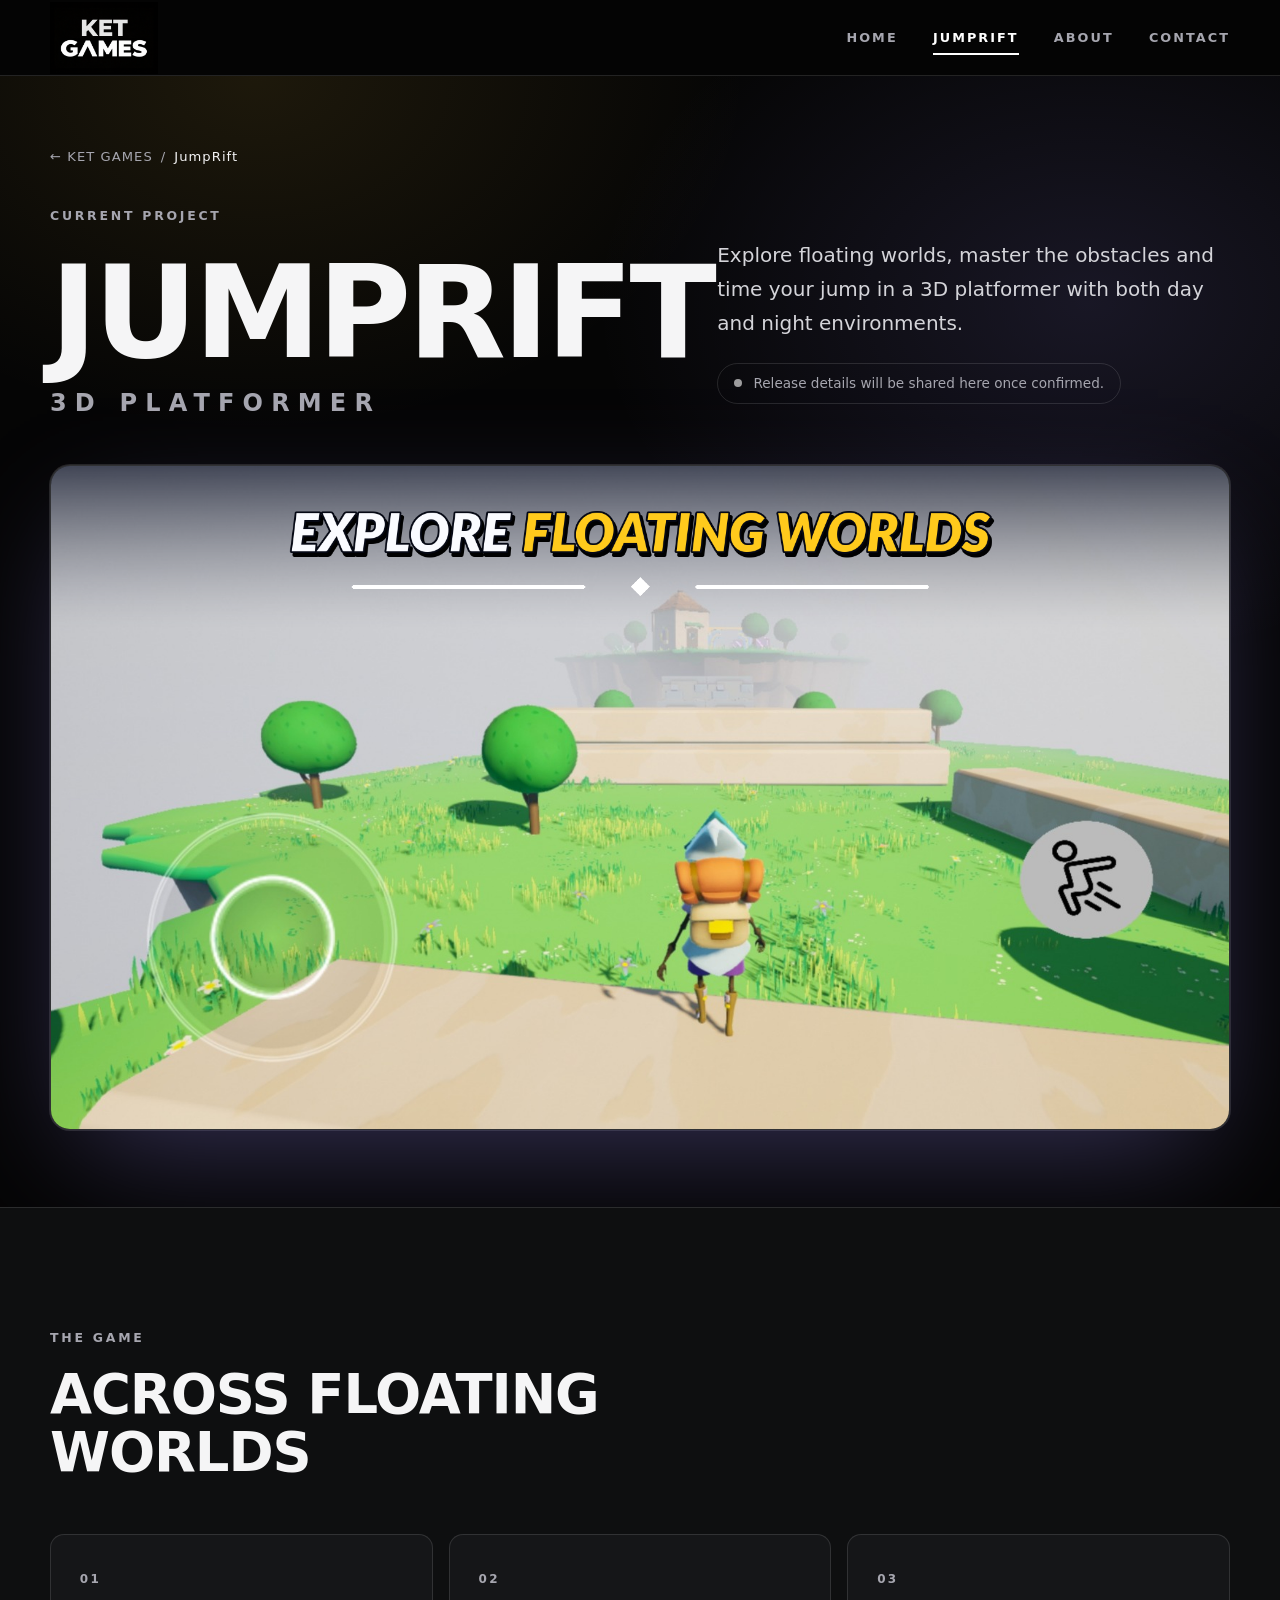
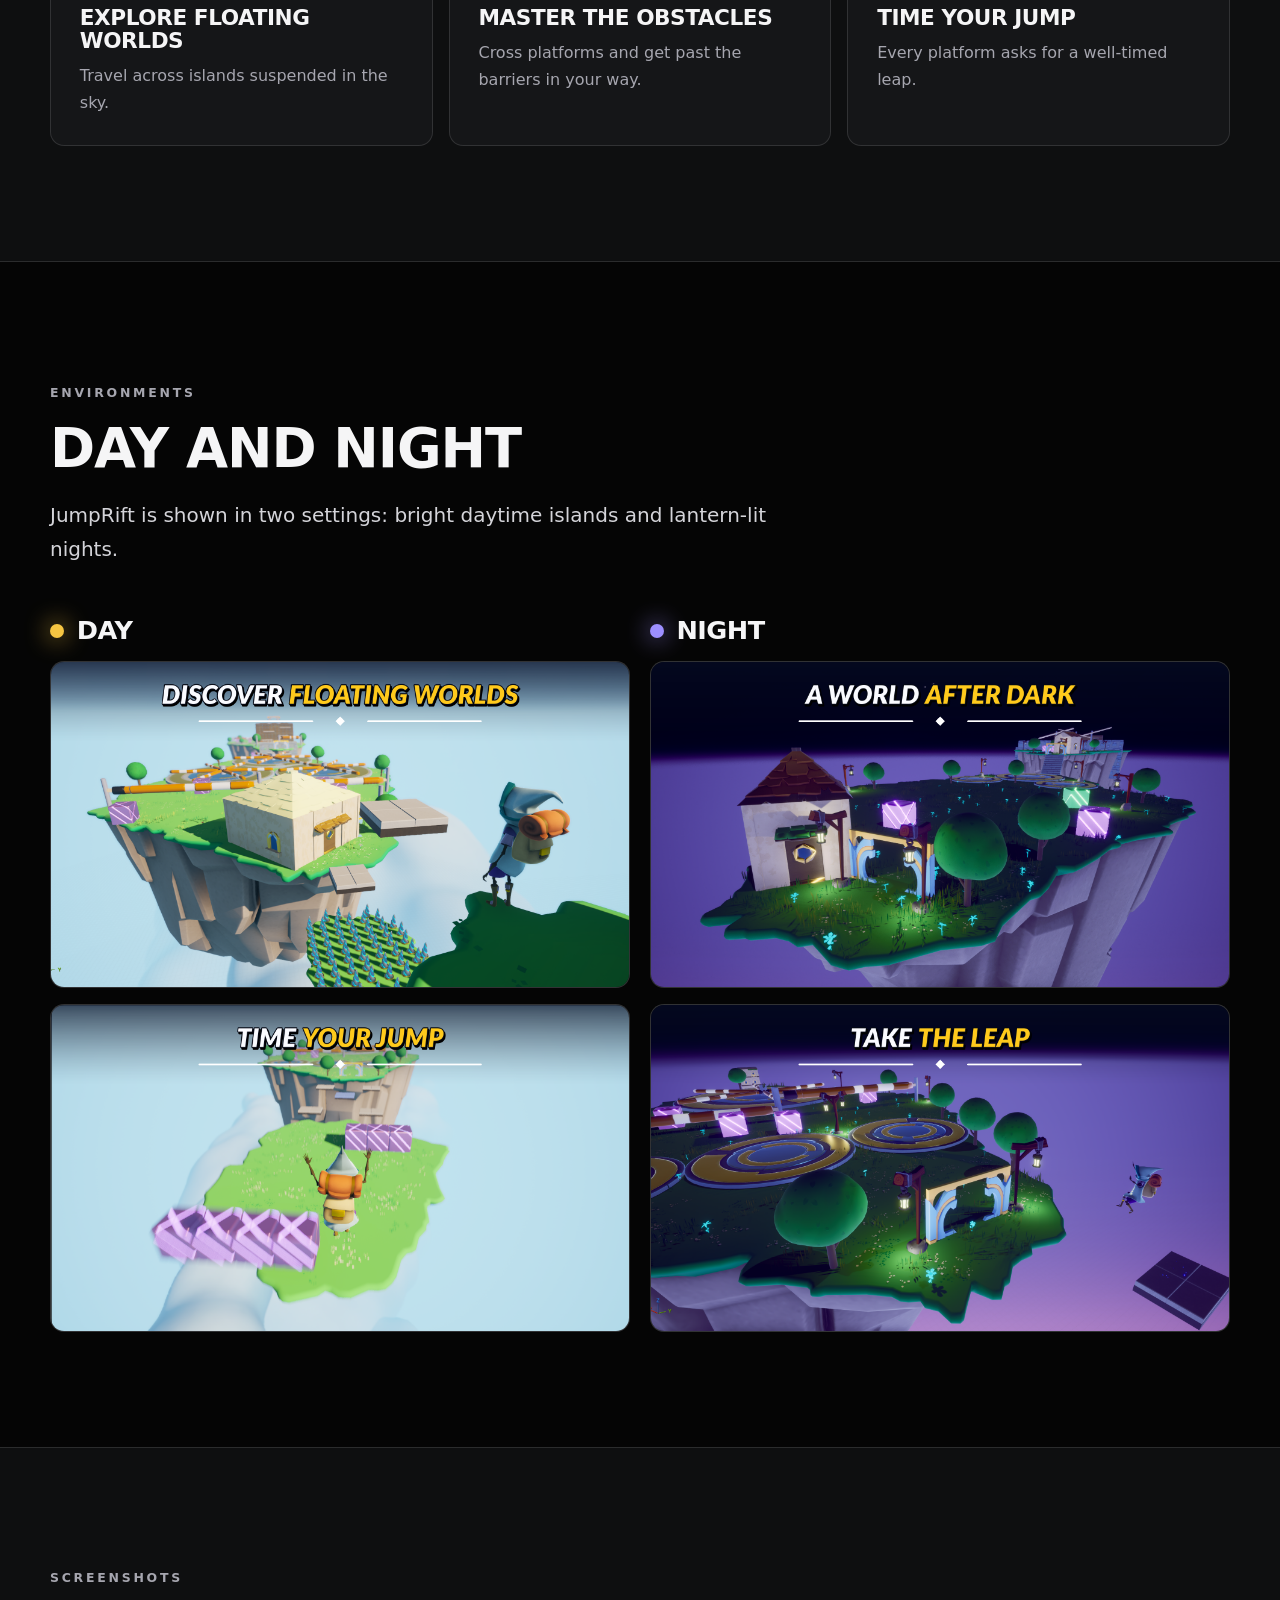
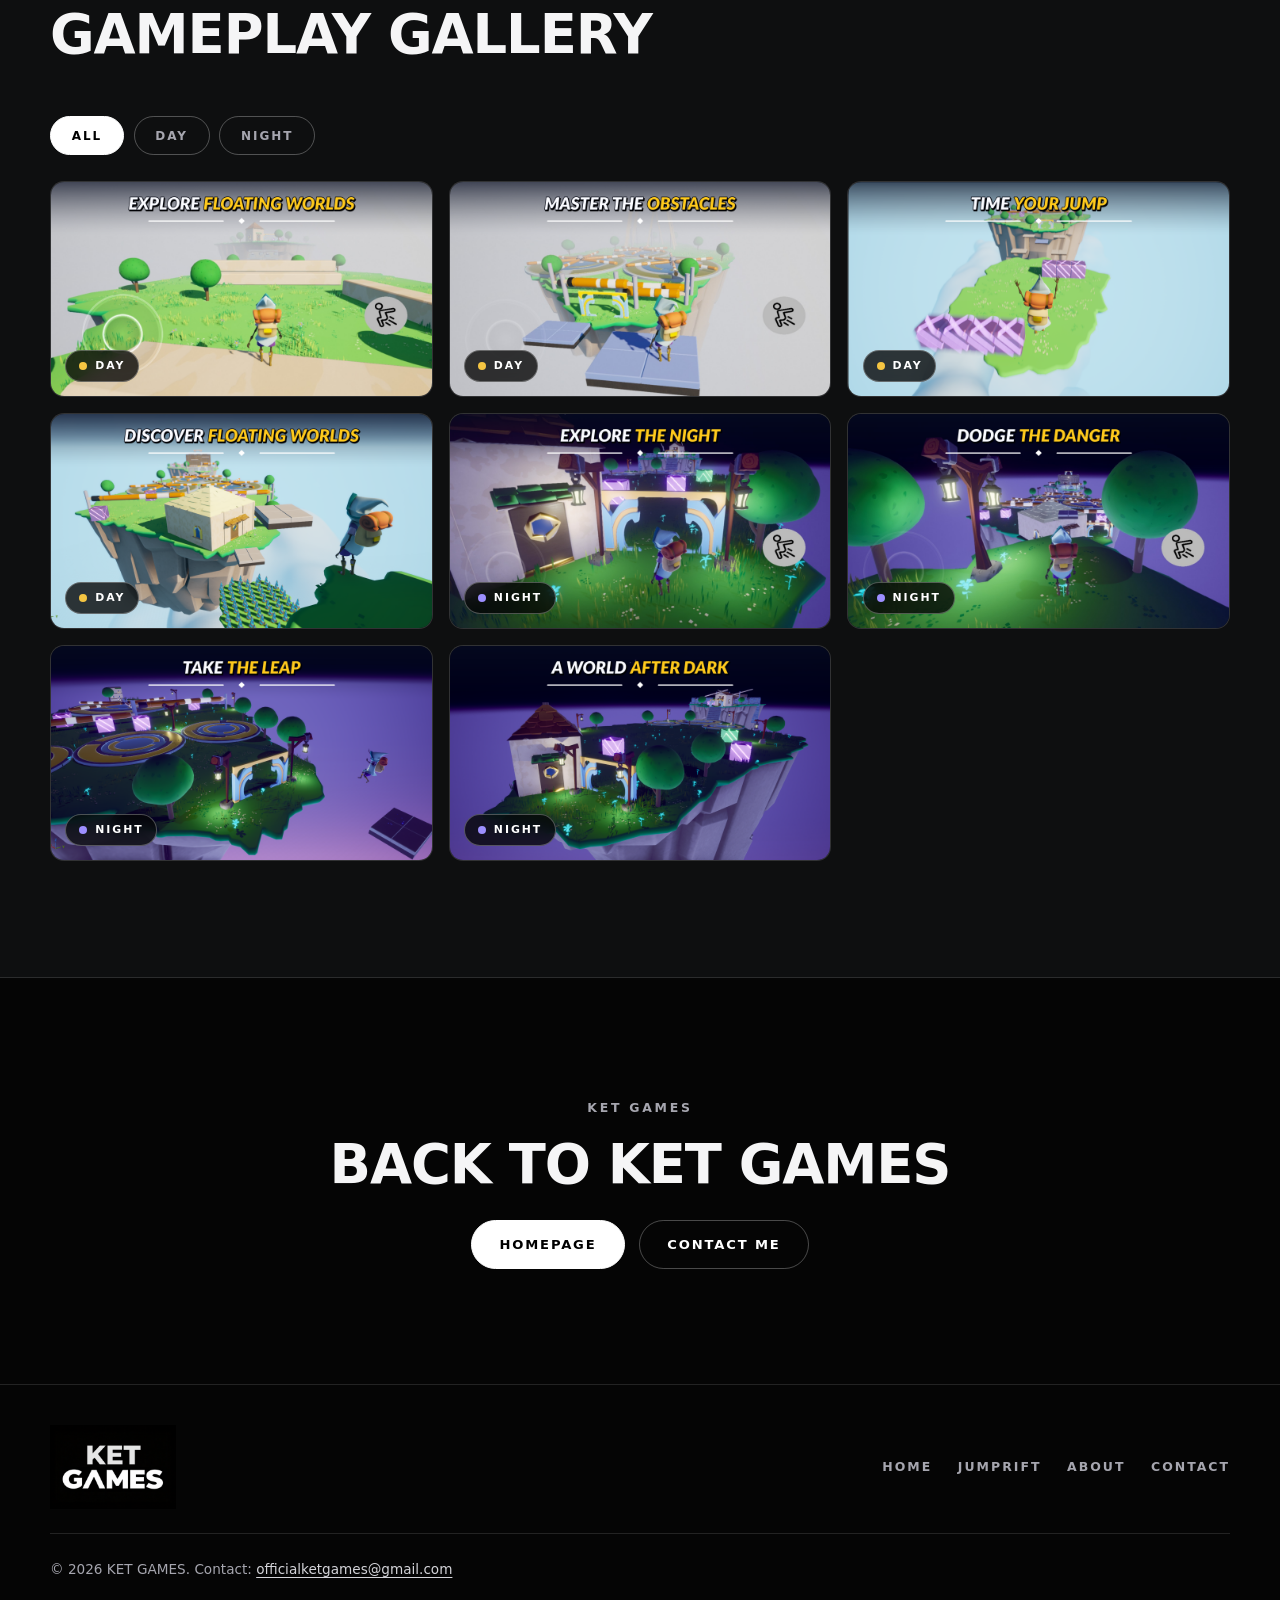
==== games/jumprift/index.html @ 108ee645 "Initial KET GAMES website" ====
<!DOCTYPE html>
<html lang="en" class="no-js">
<head>
  <meta charset="utf-8">
  <meta name="viewport" content="width=device-width, initial-scale=1">
  <script>document.documentElement.className = "js";</script>

  <title>JumpRift: 3D Platformer | KET GAMES</title>
  <meta name="description" content="JumpRift: 3D Platformer is my current project, shared on KET GAMES. Explore floating worlds, master the obstacles and time your jump across day and night environments.">
  <meta name="theme-color" content="#050505">
  <meta name="color-scheme" content="dark">
  <link rel="canonical" href="https://ket-games.github.io/games/jumprift/">
  <link rel="icon" type="image/svg+xml" href="../../assets/brand/favicon.svg">

  <meta property="og:type" content="website">
  <meta property="og:site_name" content="KET GAMES">
  <meta property="og:title" content="JumpRift: 3D Platformer | KET GAMES">
  <meta property="og:description" content="My current project. Explore floating worlds across day and night environments.">
  <meta property="og:url" content="https://ket-games.github.io/games/jumprift/">
  <meta property="og:image" content="https://ket-games.github.io/assets/jumprift/store-screenshots/06_JumpRift_Day_Discover_Floating_Worlds.png">
  <meta property="og:image:width" content="1920">
  <meta property="og:image:height" content="1080">
  <meta property="og:image:alt" content="JumpRift gameplay: a floating island with a small stone building and striped obstacle bars">
  <meta name="twitter:card" content="summary_large_image">
  <meta name="twitter:title" content="JumpRift: 3D Platformer | KET GAMES">
  <meta name="twitter:description" content="My current project. Explore floating worlds across day and night environments.">
  <meta name="twitter:image" content="https://ket-games.github.io/assets/jumprift/store-screenshots/06_JumpRift_Day_Discover_Floating_Worlds.png">

  <link rel="stylesheet" href="../../assets/css/style.css">
  <script src="../../assets/js/main.js" defer></script>
</head>
<body>
  <a class="skip-link" href="#main">Skip to main content</a>

  <header class="site-header">
    <div class="container">
      <a class="brand" href="../../index.html" aria-label="KET GAMES - back to the homepage">
        <img src="../../assets/brand/ket-games-master-logo.png" width="1344" height="896" alt="KET GAMES">
      </a>
      <button class="nav-toggle" type="button" aria-controls="site-nav" aria-expanded="false" aria-label="Open menu">
        <span class="bars" aria-hidden="true"></span>
      </button>
      <nav class="site-nav" id="site-nav" aria-label="Main">
        <a href="../../index.html">Home</a>
        <a href="index.html" aria-current="page">JumpRift</a>
        <a href="../../index.html#about">About</a>
        <a href="../../index.html#contact">Contact</a>
      </nav>
    </div>
  </header>

  <main id="main">

    <!-- Hero -->
    <section class="game-hero" aria-labelledby="game-title">
      <div class="container">
        <p class="breadcrumb"><a href="../../index.html">&larr; KET GAMES</a><span aria-hidden="true">/</span>JumpRift</p>

        <div class="game-hero-top" style="margin-top:2rem">
          <div class="reveal">
            <span class="eyebrow">Current project</span>
            <h1 class="game-title" id="game-title">JumpRift<span class="game-subtitle">3D Platformer</span></h1>
          </div>
          <div class="reveal">
            <p class="lead">Explore floating worlds, master the obstacles and time your jump in a 3D platformer with both day and night environments.</p>
            <p class="status-note">Release details will be shared here once confirmed.</p>
          </div>
        </div>

        <figure class="shot hero-shot reveal">
          <img src="../../assets/jumprift/store-screenshots/01_JumpRift_Day_Explore_Floating_Worlds.png" width="1920" height="1080" decoding="async" fetchpriority="high"
               alt="JumpRift daytime gameplay: the backpack-wearing character stands on a grassy floating island with a hazy island in the distance. On-screen touch controls are visible.">
        </figure>
      </div>
    </section>

    <!-- Highlights -->
    <section class="section section--charcoal" aria-labelledby="highlights-title">
      <div class="container">
        <div class="section-head reveal">
          <span class="eyebrow">The game</span>
          <h2 class="section-title" id="highlights-title">Across floating worlds</h2>
        </div>
        <div class="pillars">
          <article class="pillar reveal">
            <span class="num">01</span>
            <h3>Explore floating worlds</h3>
            <p>Travel across islands suspended in the sky.</p>
          </article>
          <article class="pillar reveal">
            <span class="num">02</span>
            <h3>Master the obstacles</h3>
            <p>Cross platforms and get past the barriers in your way.</p>
          </article>
          <article class="pillar reveal">
            <span class="num">03</span>
            <h3>Time your jump</h3>
            <p>Every platform asks for a well-timed leap.</p>
          </article>
        </div>
      </div>
    </section>

    <!-- Day and Night -->
    <section class="section" id="day-night" aria-labelledby="daynight-title">
      <div class="container">
        <div class="section-head reveal">
          <span class="eyebrow">Environments</span>
          <h2 class="section-title" id="daynight-title">Day and night</h2>
          <p class="lead" style="margin-top:1.2rem">JumpRift is shown in two settings: bright daytime islands and lantern-lit nights.</p>
        </div>
        <div class="env-grid">
          <div class="env env--day reveal">
            <h3>Day</h3>
            <figure class="shot">
              <img src="../../assets/jumprift/store-screenshots/06_JumpRift_Day_Discover_Floating_Worlds.png" width="1920" height="1080" decoding="async"
                   alt="JumpRift daytime: a floating rocky island holding a small stone building and striped obstacle bars, with the character standing on a nearby grassy ledge.">
            </figure>
            <figure class="shot">
              <img src="../../assets/jumprift/store-screenshots/05_JumpRift_Day_Time_Your_Jump.png" width="1920" height="1080" decoding="async"
                   alt="JumpRift daytime: the character raises both arms on a small grassy platform among clouds, with purple blocks nearby and another island above.">
            </figure>
          </div>
          <div class="env env--night reveal">
            <h3>Night</h3>
            <figure class="shot">
              <img src="../../assets/jumprift/store-screenshots/08_JumpRift_Night_A_World_After_Dark.png" width="1920" height="1080" decoding="async"
                   alt="JumpRift night: a floating island with a small house, a lantern-lit gate, trees and glowing purple blocks under a purple sky.">
            </figure>
            <figure class="shot">
              <img src="../../assets/jumprift/store-screenshots/07_JumpRift_Night_Take_The_Leap.png" width="1920" height="1080" decoding="async"
                   alt="JumpRift night: a lantern-lit floating island with circular platforms, while the character leaps through the air in the distance.">
            </figure>
          </div>
        </div>
      </div>
    </section>

    <!-- Gallery -->
    <section class="section section--charcoal" id="gallery-section" aria-labelledby="gallery-title">
      <div class="container">
        <div class="section-head reveal">
          <span class="eyebrow">Screenshots</span>
          <h2 class="section-title" id="gallery-title">Gameplay gallery</h2>
        </div>

        <div class="filters" role="group" aria-label="Filter screenshots by environment">
          <button class="filter-btn" type="button" data-filter="all" aria-pressed="true">All</button>
          <button class="filter-btn" type="button" data-filter="day" aria-pressed="false">Day</button>
          <button class="filter-btn" type="button" data-filter="night" aria-pressed="false">Night</button>
        </div>
        <p class="visually-hidden" id="filter-status" role="status" aria-live="polite"></p>

        <div class="gallery" id="gallery">
          <a class="shot" href="../../assets/jumprift/store-screenshots/01_JumpRift_Day_Explore_Floating_Worlds.png" data-env="day" data-caption="Day: Explore Floating Worlds">
            <img src="../../assets/jumprift/store-screenshots/01_JumpRift_Day_Explore_Floating_Worlds.png" width="1920" height="1080" decoding="async"
                 alt="JumpRift daytime: the character stands on a grassy floating island with a hazy island in the distance and touch controls on screen.">
            <span class="env-chip" data-env="day">Day</span>
          </a>
          <a class="shot" href="../../assets/jumprift/store-screenshots/02_JumpRift_Day_Master_The_Obstacles.png" data-env="day" data-caption="Day: Master the Obstacles">
            <img src="../../assets/jumprift/store-screenshots/02_JumpRift_Day_Master_The_Obstacles.png" width="1920" height="1080" decoding="async"
                 alt="JumpRift daytime: the character crosses blue tile platforms toward a floating island with striped barriers and arch obstacles.">
            <span class="env-chip" data-env="day">Day</span>
          </a>
          <a class="shot" href="../../assets/jumprift/store-screenshots/05_JumpRift_Day_Time_Your_Jump.png" data-env="day" data-caption="Day: Time Your Jump">
            <img src="../../assets/jumprift/store-screenshots/05_JumpRift_Day_Time_Your_Jump.png" width="1920" height="1080" decoding="async"
                 alt="JumpRift daytime: the character raises both arms on a small grassy platform among clouds, with purple blocks nearby.">
            <span class="env-chip" data-env="day">Day</span>
          </a>
          <a class="shot" href="../../assets/jumprift/store-screenshots/06_JumpRift_Day_Discover_Floating_Worlds.png" data-env="day" data-caption="Day: Discover Floating Worlds">
            <img src="../../assets/jumprift/store-screenshots/06_JumpRift_Day_Discover_Floating_Worlds.png" width="1920" height="1080" decoding="async"
                 alt="JumpRift daytime: a floating rocky island with a small stone building and obstacle bars, with the character on a nearby ledge.">
            <span class="env-chip" data-env="day">Day</span>
          </a>
          <a class="shot" href="../../assets/jumprift/store-screenshots/03_JumpRift_Night_Explore_The_Night.png" data-env="night" data-caption="Night: Explore the Night">
            <img src="../../assets/jumprift/store-screenshots/03_JumpRift_Night_Explore_The_Night.png" width="1920" height="1080" decoding="async"
                 alt="JumpRift night: the character stands before a glowing archway between lanterns, beside a house with a blue emblem on its door and glowing blue flowers.">
            <span class="env-chip" data-env="night">Night</span>
          </a>
          <a class="shot" href="../../assets/jumprift/store-screenshots/04_JumpRift_Night_Dodge_The_Danger.png" data-env="night" data-caption="Night: Dodge the Danger">
            <img src="../../assets/jumprift/store-screenshots/04_JumpRift_Night_Dodge_The_Danger.png" width="1920" height="1080" decoding="async"
                 alt="JumpRift night: lanterns and trees frame a view toward a distant floating platform with obstacle structures.">
            <span class="env-chip" data-env="night">Night</span>
          </a>
          <a class="shot" href="../../assets/jumprift/store-screenshots/07_JumpRift_Night_Take_The_Leap.png" data-env="night" data-caption="Night: Take the Leap">
            <img src="../../assets/jumprift/store-screenshots/07_JumpRift_Night_Take_The_Leap.png" width="1920" height="1080" decoding="async"
                 alt="JumpRift night: a lantern-lit floating island with circular platforms, with the character leaping in the distance.">
            <span class="env-chip" data-env="night">Night</span>
          </a>
          <a class="shot" href="../../assets/jumprift/store-screenshots/08_JumpRift_Night_A_World_After_Dark.png" data-env="night" data-caption="Night: A World After Dark">
            <img src="../../assets/jumprift/store-screenshots/08_JumpRift_Night_A_World_After_Dark.png" width="1920" height="1080" decoding="async"
                 alt="JumpRift night: a floating island with a small house, a lantern-lit gate, trees and glowing purple blocks under a purple sky.">
            <span class="env-chip" data-env="night">Night</span>
          </a>
        </div>
      </div>
    </section>

    <!-- Back to KET GAMES -->
    <section class="section back-cta" aria-labelledby="back-title">
      <div class="container reveal">
        <span class="eyebrow">KET GAMES</span>
        <h2 class="section-title" id="back-title">Back to KET GAMES</h2>
        <div class="btn-row">
          <a class="btn" href="../../index.html">Homepage</a>
          <a class="btn btn--ghost" href="../../index.html#contact">Contact me</a>
        </div>
      </div>
    </section>

  </main>

  <!-- Lightbox (progressive enhancement: gallery links open the image directly without JavaScript) -->
  <dialog class="lightbox" id="lightbox" aria-label="Screenshot viewer">
    <div class="lightbox-inner">
      <img src="" alt="">
      <p class="lightbox-caption"></p>
    </div>
    <button class="lb-btn lb-close" type="button" aria-label="Close screenshot viewer">&times;</button>
    <button class="lb-btn lb-prev" type="button" aria-label="Previous screenshot">&#8249;</button>
    <button class="lb-btn lb-next" type="button" aria-label="Next screenshot">&#8250;</button>
  </dialog>

  <footer class="site-footer">
    <div class="container footer-inner">
      <a class="footer-brand" href="../../index.html" aria-label="KET GAMES - home">
        <img src="../../assets/brand/ket-games-master-logo.png" width="1344" height="896" alt="KET GAMES">
      </a>
      <nav class="footer-nav" aria-label="Footer">
        <a href="../../index.html">Home</a>
        <a href="index.html">JumpRift</a>
        <a href="../../index.html#about">About</a>
        <a href="../../index.html#contact">Contact</a>
      </nav>
      <p class="footer-legal">&copy; 2026 KET GAMES. Contact: <a href="mailto:officialketgames@gmail.com">officialketgames@gmail.com</a></p>
    </div>
  </footer>
</body>
</html>
---- assets/css/style.css ----
/* ==========================================================================
   KET GAMES - official website styles
   Plain CSS, no dependencies. Black / charcoal foundation, white type.
   ========================================================================== */

:root {
  --bg: #050505;
  --charcoal: #0e0f10;
  --surface: #151618;
  --surface-2: #1d1e21;
  --line: rgba(255, 255, 255, 0.12);
  --line-strong: rgba(255, 255, 255, 0.28);
  --text: #f5f5f6;
  --muted: #a6a6af;
  --day: #f5c542;
  --night: #9d8fff;
  --radius: 14px;
  --header-h: 76px;
  --ease: cubic-bezier(0.2, 0.7, 0.2, 1);
  --font: "Inter", "Segoe UI", system-ui, -apple-system, "Helvetica Neue", Roboto, Arial, sans-serif;
}

*,
*::before,
*::after { box-sizing: border-box; }

html {
  scroll-behavior: smooth;
  scroll-padding-top: calc(var(--header-h) + 12px);
  -webkit-text-size-adjust: 100%;
}

body {
  margin: 0;
  background: var(--bg);
  color: var(--text);
  font: 400 1rem/1.7 var(--font);
  -webkit-font-smoothing: antialiased;
  text-rendering: optimizeLegibility;
}

img { max-width: 100%; height: auto; display: block; }
a { color: inherit; text-decoration-thickness: 1px; text-underline-offset: 0.2em; }
h1, h2, h3 { margin: 0; line-height: 1.08; font-weight: 800; letter-spacing: -0.02em; }
p { margin: 0 0 1em; }

:focus-visible {
  outline: 3px solid #fff;
  outline-offset: 3px;
  border-radius: 4px;
}

.container { width: min(1180px, 100% - 3rem); margin-inline: auto; }

.skip-link {
  position: absolute;
  left: 1rem;
  top: -4rem;
  z-index: 200;
  background: #fff;
  color: #000;
  padding: 0.7rem 1.1rem;
  border-radius: 8px;
  font-weight: 700;
  text-decoration: none;
  transition: top 0.2s var(--ease);
}
.skip-link:focus { top: 1rem; }

.visually-hidden {
  position: absolute !important;
  width: 1px; height: 1px;
  margin: -1px; padding: 0;
  overflow: hidden;
  clip: rect(0 0 0 0);
  white-space: nowrap;
  border: 0;
}

/* ---------- Header / navigation ---------- */
.site-header {
  position: sticky;
  top: 0;
  z-index: 100;
  height: var(--header-h);
  background: rgba(5, 5, 5, 0.82);
  -webkit-backdrop-filter: blur(14px);
  backdrop-filter: blur(14px);
  border-bottom: 1px solid var(--line);
}
.site-header .container {
  height: 100%;
  display: flex;
  align-items: center;
  justify-content: space-between;
  gap: 1rem;
}
.brand { display: inline-flex; align-items: center; line-height: 0; border-radius: 6px; }
.brand img { height: calc(var(--header-h) - 4px); width: auto; }

.site-nav { display: flex; align-items: center; gap: 2.2rem; }
.site-nav a {
  position: relative;
  font-size: 0.8rem;
  font-weight: 700;
  letter-spacing: 0.16em;
  text-transform: uppercase;
  text-decoration: none;
  color: var(--muted);
  padding: 0.5rem 0;
  transition: color 0.25s var(--ease);
}
.site-nav a::after {
  content: "";
  position: absolute;
  left: 0; right: 0; bottom: 0.1rem;
  height: 2px;
  background: #fff;
  transform: scaleX(0);
  transform-origin: left;
  transition: transform 0.3s var(--ease);
}
.site-nav a:hover,
.site-nav a[aria-current="page"] { color: #fff; }
.site-nav a:hover::after,
.site-nav a[aria-current="page"]::after { transform: scaleX(1); }

.nav-toggle {
  display: none;
  background: transparent;
  color: #fff;
  border: 1px solid var(--line-strong);
  border-radius: 10px;
  width: 46px; height: 46px;
  padding: 0;
  cursor: pointer;
  align-items: center;
  justify-content: center;
}
.nav-toggle .bars,
.nav-toggle .bars::before,
.nav-toggle .bars::after {
  display: block;
  width: 20px; height: 2px;
  background: #fff;
  border-radius: 2px;
  transition: transform 0.3s var(--ease), background 0.2s;
}
.nav-toggle .bars { position: relative; }
.nav-toggle .bars::before,
.nav-toggle .bars::after { content: ""; position: absolute; left: 0; }
.nav-toggle .bars::before { top: -6px; }
.nav-toggle .bars::after { top: 6px; }
.nav-toggle[aria-expanded="true"] .bars { background: transparent; }
.nav-toggle[aria-expanded="true"] .bars::before { transform: translateY(6px) rotate(45deg); }
.nav-toggle[aria-expanded="true"] .bars::after { transform: translateY(-6px) rotate(-45deg); }

@media (max-width: 860px) {
  .nav-toggle { display: inline-flex; }
  .js .site-nav {
    display: none;
    position: absolute;
    top: var(--header-h);
    left: 0; right: 0;
    flex-direction: column;
    align-items: stretch;
    gap: 0;
    background: rgba(5, 5, 5, 0.97);
    border-bottom: 1px solid var(--line);
    padding: 0.5rem 1.5rem 1.2rem;
  }
  .js .site-nav.is-open { display: flex; }
  .site-nav a { padding: 1rem 0; border-bottom: 1px solid var(--line); font-size: 0.9rem; }
  .site-nav a::after { display: none; }
  .site-nav a[aria-current="page"] { color: #fff; }
  .no-js .site-nav { gap: 1rem; flex-wrap: wrap; }
}

/* ---------- Buttons ---------- */
.btn {
  display: inline-flex;
  align-items: center;
  justify-content: center;
  gap: 0.6rem;
  font: 700 0.82rem/1 var(--font);
  letter-spacing: 0.14em;
  text-transform: uppercase;
  text-decoration: none;
  padding: 1.05rem 1.7rem;
  border-radius: 999px;
  border: 1px solid #fff;
  background: #fff;
  color: #000;
  cursor: pointer;
  transition: transform 0.3s var(--ease), background 0.25s, color 0.25s, border-color 0.25s;
}
.btn:hover { transform: translateY(-3px); background: #e4e4e7; }
.btn--ghost { background: transparent; color: #fff; border-color: var(--line-strong); }
.btn--ghost:hover { background: rgba(255, 255, 255, 0.1); border-color: #fff; }
.btn-row { display: flex; flex-wrap: wrap; gap: 0.9rem; }

/* ---------- Type helpers ---------- */
.eyebrow {
  display: inline-block;
  font-size: 0.78rem;
  font-weight: 700;
  letter-spacing: 0.22em;
  text-transform: uppercase;
  color: var(--muted);
  margin-bottom: 1.1rem;
}
.section-title { font-size: clamp(2rem, 4.6vw, 3.4rem); text-transform: uppercase; }
.lead { font-size: clamp(1.05rem, 1.6vw, 1.25rem); color: #d4d4d9; max-width: 60ch; }
.muted { color: var(--muted); }

.section { padding: clamp(4rem, 9vw, 7.5rem) 0; }
.section--charcoal { background: var(--charcoal); border-block: 1px solid var(--line); }
.section-head { max-width: 760px; margin-bottom: clamp(2rem, 4vw, 3.2rem); }

/* ---------- Hero (home) ---------- */
.hero {
  position: relative;
  overflow: hidden;
  padding: clamp(2.5rem, 7vw, 5.5rem) 0 clamp(4rem, 8vw, 6.5rem);
  text-align: center;
  background:
    radial-gradient(ellipse 70% 55% at 50% 0%, rgba(255, 255, 255, 0.09), transparent 70%),
    linear-gradient(180deg, #050505 0%, #050505 100%);
}
.hero::before {
  content: "";
  position: absolute;
  inset: 0;
  background-image:
    linear-gradient(rgba(255, 255, 255, 0.035) 1px, transparent 1px),
    linear-gradient(90deg, rgba(255, 255, 255, 0.035) 1px, transparent 1px);
  background-size: 64px 64px;
  -webkit-mask-image: radial-gradient(ellipse 70% 70% at 50% 40%, #000 20%, transparent 75%);
  mask-image: radial-gradient(ellipse 70% 70% at 50% 40%, #000 20%, transparent 75%);
  pointer-events: none;
}
.hero .container { position: relative; }
.hero h1 { line-height: 0; }
.hero-logo { width: min(640px, 88vw); height: auto; margin-inline: auto; }
.hero .lead { margin: 0 auto 2.2rem; }
.hero .btn-row { justify-content: center; }
.hero-tag {
  display: inline-flex;
  align-items: center;
  gap: 0.7rem;
  border: 1px solid var(--line-strong);
  border-radius: 999px;
  padding: 0.5rem 1.1rem;
  font-size: 0.75rem;
  font-weight: 700;
  letter-spacing: 0.2em;
  text-transform: uppercase;
  color: #d4d4d9;
  margin-bottom: 1.6rem;
}
.hero-tag i { width: 7px; height: 7px; border-radius: 50%; background: #fff; display: block; }

/* ---------- Screenshot cards ---------- */
.shot {
  position: relative;
  display: block;
  overflow: hidden;
  border-radius: var(--radius);
  border: 1px solid var(--line);
  background: var(--surface);
  margin: 0;
}
.shot img {
  width: 100%;
  height: auto;
  transition: transform 0.7s var(--ease), filter 0.4s;
}
a.shot:hover img,
a.shot:focus-visible img { transform: scale(1.04); }

.env-chip {
  position: absolute;
  left: 0.9rem;
  bottom: 0.9rem;
  display: inline-flex;
  align-items: center;
  gap: 0.5rem;
  background: rgba(5, 5, 5, 0.78);
  -webkit-backdrop-filter: blur(8px);
  backdrop-filter: blur(8px);
  border: 1px solid var(--line-strong);
  border-radius: 999px;
  padding: 0.35rem 0.8rem;
  font-size: 0.68rem;
  font-weight: 800;
  letter-spacing: 0.18em;
  text-transform: uppercase;
  color: #fff;
}
.env-chip::before { content: ""; width: 8px; height: 8px; border-radius: 50%; background: var(--day); }
.env-chip[data-env="night"]::before { background: var(--night); }

/* ---------- Featured game (home) ---------- */
.featured-grid {
  display: grid;
  grid-template-columns: minmax(0, 1fr) minmax(0, 1.25fr);
  gap: clamp(2rem, 5vw, 4.5rem);
  align-items: center;
}
.collage {
  display: grid;
  grid-template-columns: 1.5fr 1fr;
  grid-template-rows: auto auto;
  gap: 0.9rem;
}
.collage .shot--big { grid-row: span 2; }
.collage .shot--big img { position: absolute; inset: 0; width: 100%; height: 100%; object-fit: cover; }
.collage .shot--big { min-height: 100%; }
.feature-list { list-style: none; margin: 0 0 2rem; padding: 0; display: grid; gap: 0.75rem; }
.feature-list li { display: flex; gap: 0.8rem; color: #d4d4d9; }
.feature-list li::before {
  content: "";
  flex: none;
  width: 18px; height: 2px;
  background: #fff;
  margin-top: 0.85em;
}

@media (max-width: 980px) {
  .featured-grid { grid-template-columns: 1fr; }
}
@media (max-width: 560px) {
  .collage { grid-template-columns: 1fr; }
  .collage .shot--big { grid-row: auto; aspect-ratio: 16 / 9; }
}

/* ---------- About ---------- */
.about-grid {
  display: grid;
  grid-template-columns: minmax(0, 1.1fr) minmax(0, 0.9fr);
  gap: clamp(2rem, 5vw, 5rem);
  align-items: start;
}
.facts {
  margin: 0;
  border: 1px solid var(--line);
  border-radius: var(--radius);
  background: var(--surface);
  overflow: hidden;
}
.facts div { display: grid; grid-template-columns: 9rem 1fr; gap: 1rem; padding: 1.1rem 1.4rem; border-bottom: 1px solid var(--line); }
.facts div:last-child { border-bottom: 0; }
.facts dt { font-size: 0.72rem; font-weight: 800; letter-spacing: 0.18em; text-transform: uppercase; color: var(--muted); padding-top: 0.2rem; }
.facts dd { margin: 0; font-weight: 600; overflow-wrap: anywhere; }
@media (max-width: 900px) { .about-grid { grid-template-columns: 1fr; } }
@media (max-width: 480px) { .facts div { grid-template-columns: 1fr; gap: 0.2rem; } }

/* ---------- Contact ---------- */
.contact-card {
  text-align: center;
  border: 1px solid var(--line);
  border-radius: 22px;
  padding: clamp(2.5rem, 7vw, 5rem) 1.5rem;
  background:
    radial-gradient(ellipse 60% 80% at 50% 0%, rgba(255, 255, 255, 0.07), transparent 70%),
    var(--surface);
}
.contact-card .lead { margin-inline: auto; }
.contact-mail {
  display: inline-block;
  font-size: clamp(1.15rem, 3.6vw, 2.3rem);
  font-weight: 800;
  letter-spacing: -0.01em;
  text-decoration: none;
  border-bottom: 2px solid #fff;
  padding-bottom: 0.2rem;
  margin: 0.8rem 0 2rem;
  overflow-wrap: anywhere;
  transition: opacity 0.25s;
}
.contact-mail:hover { opacity: 0.7; }
.copy-status { min-height: 1.5em; margin: 1rem 0 0; font-size: 0.9rem; color: var(--muted); }

/* ---------- Footer ---------- */
.site-footer { border-top: 1px solid var(--line); padding: 2.5rem 0 3rem; background: var(--bg); }
.footer-inner { display: flex; flex-wrap: wrap; align-items: center; justify-content: space-between; gap: 1.5rem; }
.footer-brand { line-height: 0; }
.footer-brand img { height: 84px; width: auto; }
.footer-nav { display: flex; flex-wrap: wrap; gap: 1.6rem; }
.footer-nav a {
  font-size: 0.78rem; font-weight: 700; letter-spacing: 0.16em; text-transform: uppercase;
  text-decoration: none; color: var(--muted); transition: color 0.2s;
}
.footer-nav a:hover { color: #fff; }
.footer-legal { width: 100%; margin: 0; padding-top: 1.5rem; border-top: 1px solid var(--line); font-size: 0.85rem; color: var(--muted); }
.footer-legal a { color: #d4d4d9; }

/* ---------- JumpRift page ---------- */
.breadcrumb { padding: 1.4rem 0 0; font-size: 0.82rem; letter-spacing: 0.08em; }
.breadcrumb a { color: var(--muted); text-decoration: none; }
.breadcrumb a:hover { color: #fff; }
.breadcrumb span { color: var(--muted); margin: 0 0.5rem; }

.game-hero { padding: clamp(1.5rem, 4vw, 3rem) 0 clamp(3rem, 6vw, 5rem); position: relative; overflow: hidden; }
.game-hero::before {
  content: "";
  position: absolute;
  inset: 0;
  background:
    radial-gradient(ellipse 55% 45% at 20% 0%, rgba(245, 197, 66, 0.1), transparent 70%),
    radial-gradient(ellipse 55% 45% at 85% 20%, rgba(157, 143, 255, 0.13), transparent 70%);
  pointer-events: none;
}
.game-hero .container { position: relative; }
.game-title { font-size: clamp(3.2rem, 11vw, 8rem); text-transform: uppercase; letter-spacing: -0.03em; }
.game-subtitle {
  display: block;
  font-size: clamp(0.95rem, 2.2vw, 1.5rem);
  letter-spacing: 0.34em;
  text-transform: uppercase;
  color: var(--muted);
  font-weight: 700;
  margin-top: 0.6rem;
}
.game-hero-top { display: grid; grid-template-columns: minmax(0, 1fr) minmax(0, 0.85fr); gap: 2rem 4rem; align-items: end; margin-bottom: clamp(2rem, 4vw, 3rem); }
.game-hero-top .lead { margin: 0 0 1.4rem; }
.hero-shot { border-radius: 20px; box-shadow: 0 40px 120px -30px rgba(157, 143, 255, 0.35), 0 0 0 1px var(--line); }
.status-note {
  display: inline-flex; align-items: center; gap: 0.7rem;
  font-size: 0.85rem; color: var(--muted);
  border: 1px solid var(--line); border-radius: 999px; padding: 0.5rem 1rem;
}
.status-note::before { content: ""; width: 8px; height: 8px; border-radius: 50%; background: #fff; opacity: 0.6; }
@media (max-width: 860px) { .game-hero-top { grid-template-columns: 1fr; } }

.pillars { display: grid; grid-template-columns: repeat(3, minmax(0, 1fr)); gap: 1rem; }
.pillar { border: 1px solid var(--line); border-radius: var(--radius); background: var(--surface); padding: 1.8rem; transition: transform 0.35s var(--ease), border-color 0.3s; }
.pillar:hover { transform: translateY(-5px); border-color: var(--line-strong); }
.pillar .num { font-size: 0.75rem; letter-spacing: 0.2em; color: var(--muted); font-weight: 800; }
.pillar h3 { font-size: 1.35rem; text-transform: uppercase; margin: 0.9rem 0 0.6rem; }
.pillar p { margin: 0; color: var(--muted); }
@media (max-width: 860px) { .pillars { grid-template-columns: 1fr; } }

.env-grid { display: grid; grid-template-columns: repeat(2, minmax(0, 1fr)); gap: 1.2rem; }
.env { display: grid; gap: 1rem; }
.env h3 { display: flex; align-items: center; gap: 0.8rem; font-size: 1.6rem; text-transform: uppercase; }
.env h3::before { content: ""; width: 14px; height: 14px; border-radius: 50%; background: var(--day); box-shadow: 0 0 24px var(--day); }
.env--night h3::before { background: var(--night); box-shadow: 0 0 24px var(--night); }
@media (max-width: 760px) { .env-grid { grid-template-columns: 1fr; } }

/* Gallery */
.filters { display: flex; flex-wrap: wrap; gap: 0.6rem; margin-bottom: 1.6rem; }
.filter-btn {
  font: 700 0.75rem/1 var(--font);
  letter-spacing: 0.16em;
  text-transform: uppercase;
  color: var(--muted);
  background: transparent;
  border: 1px solid var(--line-strong);
  border-radius: 999px;
  padding: 0.8rem 1.3rem;
  cursor: pointer;
  transition: background 0.25s, color 0.25s, border-color 0.25s;
}
.filter-btn:hover { color: #fff; border-color: #fff; }
.filter-btn[aria-pressed="true"] { background: #fff; color: #000; border-color: #fff; }

.gallery { display: grid; grid-template-columns: repeat(auto-fill, minmax(min(100%, 340px), 1fr)); gap: 1rem; }
.gallery .shot { cursor: zoom-in; }
.gallery [hidden] { display: none !important; }

/* Lightbox */
.lightbox {
  border: 0;
  padding: 0;
  background: transparent;
  color: #fff;
  max-width: 100vw;
  max-height: 100vh;
  width: 100vw;
  height: 100vh;
  margin: 0;
}
.lightbox::backdrop { background: rgba(0, 0, 0, 0.92); }
.lightbox[open] { display: grid; place-items: center; }
.lightbox-inner { position: relative; width: min(96vw, 1500px); text-align: center; }
.lightbox img { max-height: 80vh; width: auto; max-width: 100%; margin-inline: auto; border-radius: 10px; }
.lightbox-caption { margin: 1rem 0 0; color: #d4d4d9; font-size: 0.95rem; }
.lb-btn {
  position: fixed;
  width: 52px; height: 52px;
  display: grid; place-items: center;
  border-radius: 50%;
  border: 1px solid var(--line-strong);
  background: rgba(20, 20, 22, 0.85);
  color: #fff;
  font-size: 1.5rem;
  line-height: 1;
  cursor: pointer;
  transition: background 0.2s, transform 0.2s;
}
.lb-btn:hover { background: #fff; color: #000; }
.lb-close { top: 1rem; right: 1rem; }
.lb-prev { left: 1rem; top: 50%; transform: translateY(-50%); }
.lb-next { right: 1rem; top: 50%; transform: translateY(-50%); }
@media (max-width: 700px) {
  .lb-prev, .lb-next { top: auto; bottom: 1rem; transform: none; }
  .lb-prev { left: calc(50% - 64px); }
  .lb-next { right: calc(50% - 64px); }
}

.back-cta { text-align: center; }
.back-cta .btn-row { justify-content: center; margin-top: 1.6rem; }

/* ---------- Reveal on scroll ---------- */
/* Content is always visible; the entrance animation never depends on scrolling or JavaScript observers. */
@keyframes reveal-in { from { opacity: 0; transform: translateY(14px); } to { opacity: 1; transform: none; } }
.js .reveal { animation: reveal-in 0.7s var(--ease) both; }

/* ---------- Reduced motion ---------- */
@media (prefers-reduced-motion: reduce) {
  html { scroll-behavior: auto; }
  *, *::before, *::after {
    animation-duration: 0.01ms !important;
    animation-iteration-count: 1 !important;
    transition-duration: 0.01ms !important;
  }
  .js .reveal { opacity: 1; transform: none; }
  a.shot:hover img, .btn:hover, .pillar:hover { transform: none; }
}

@media print {
  .site-header, .nav-toggle, .lightbox { display: none !important; }
  body { background: #fff; color: #000; }
}
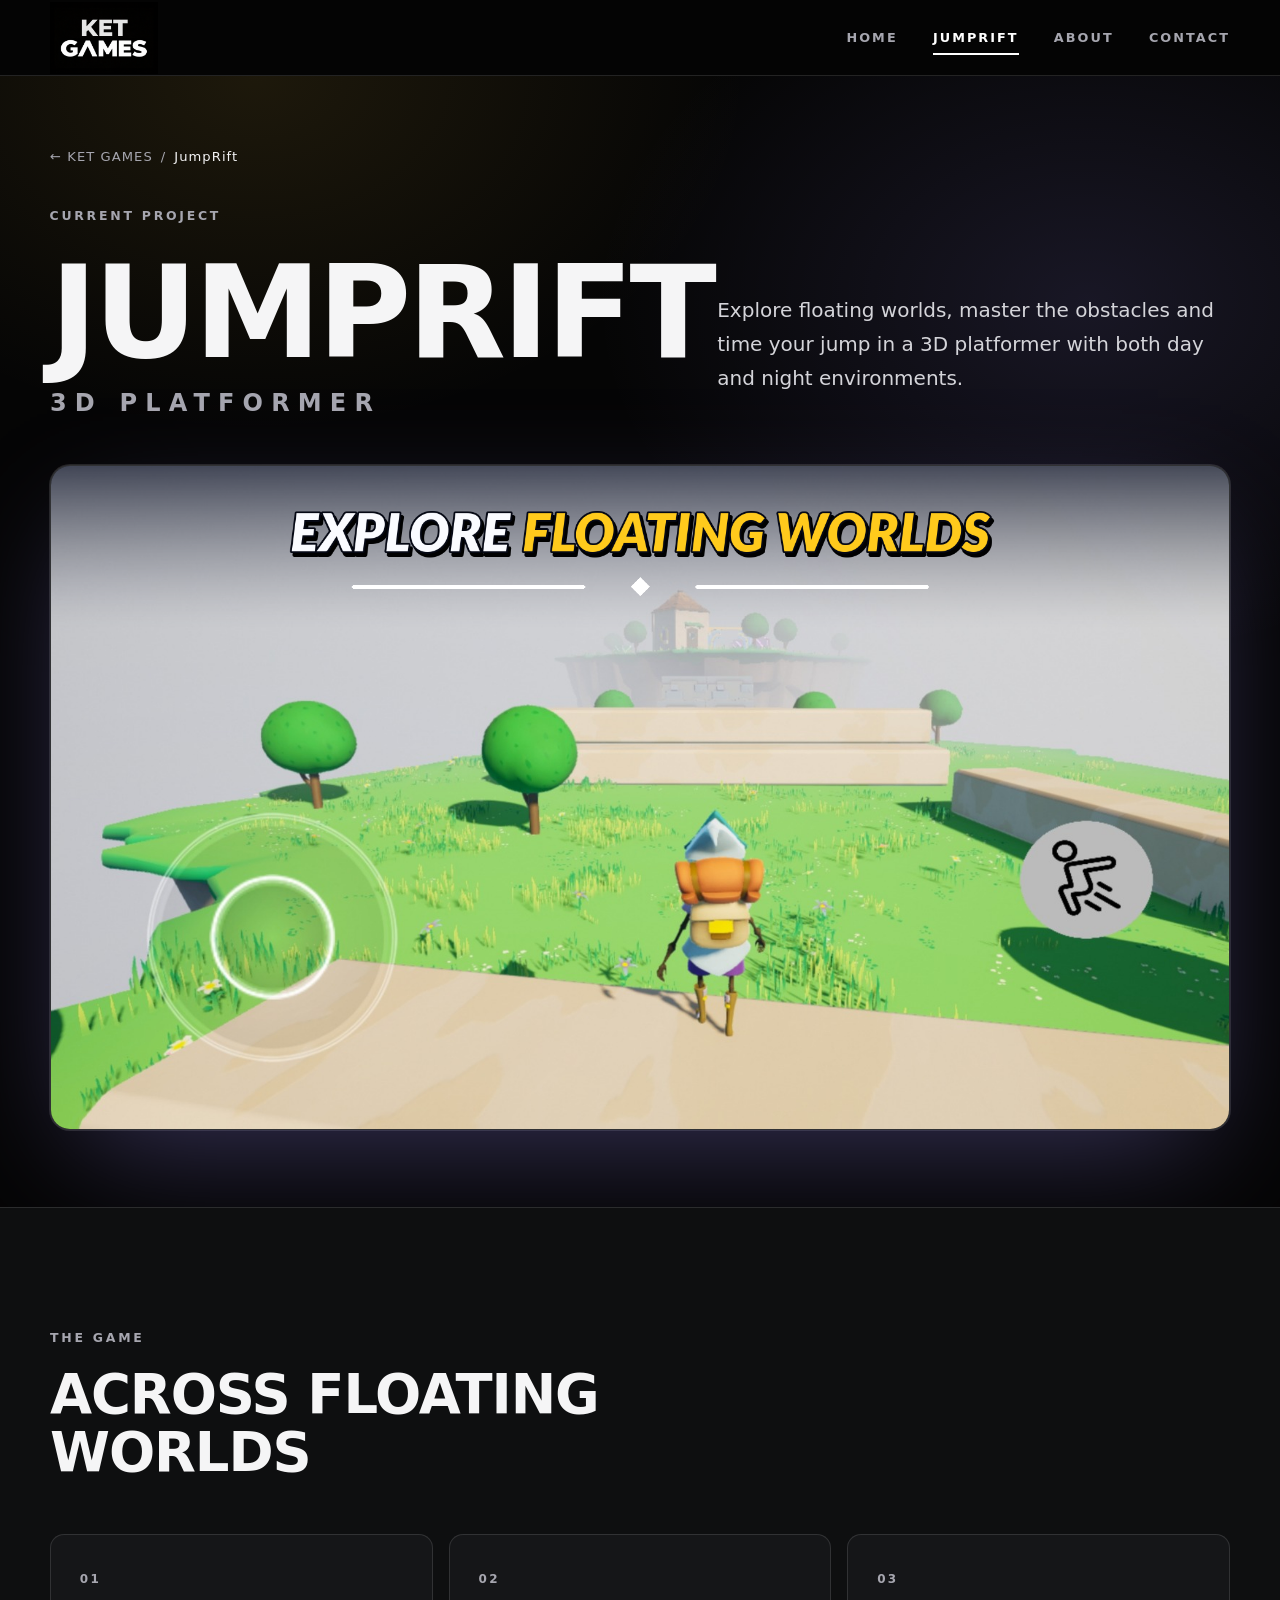
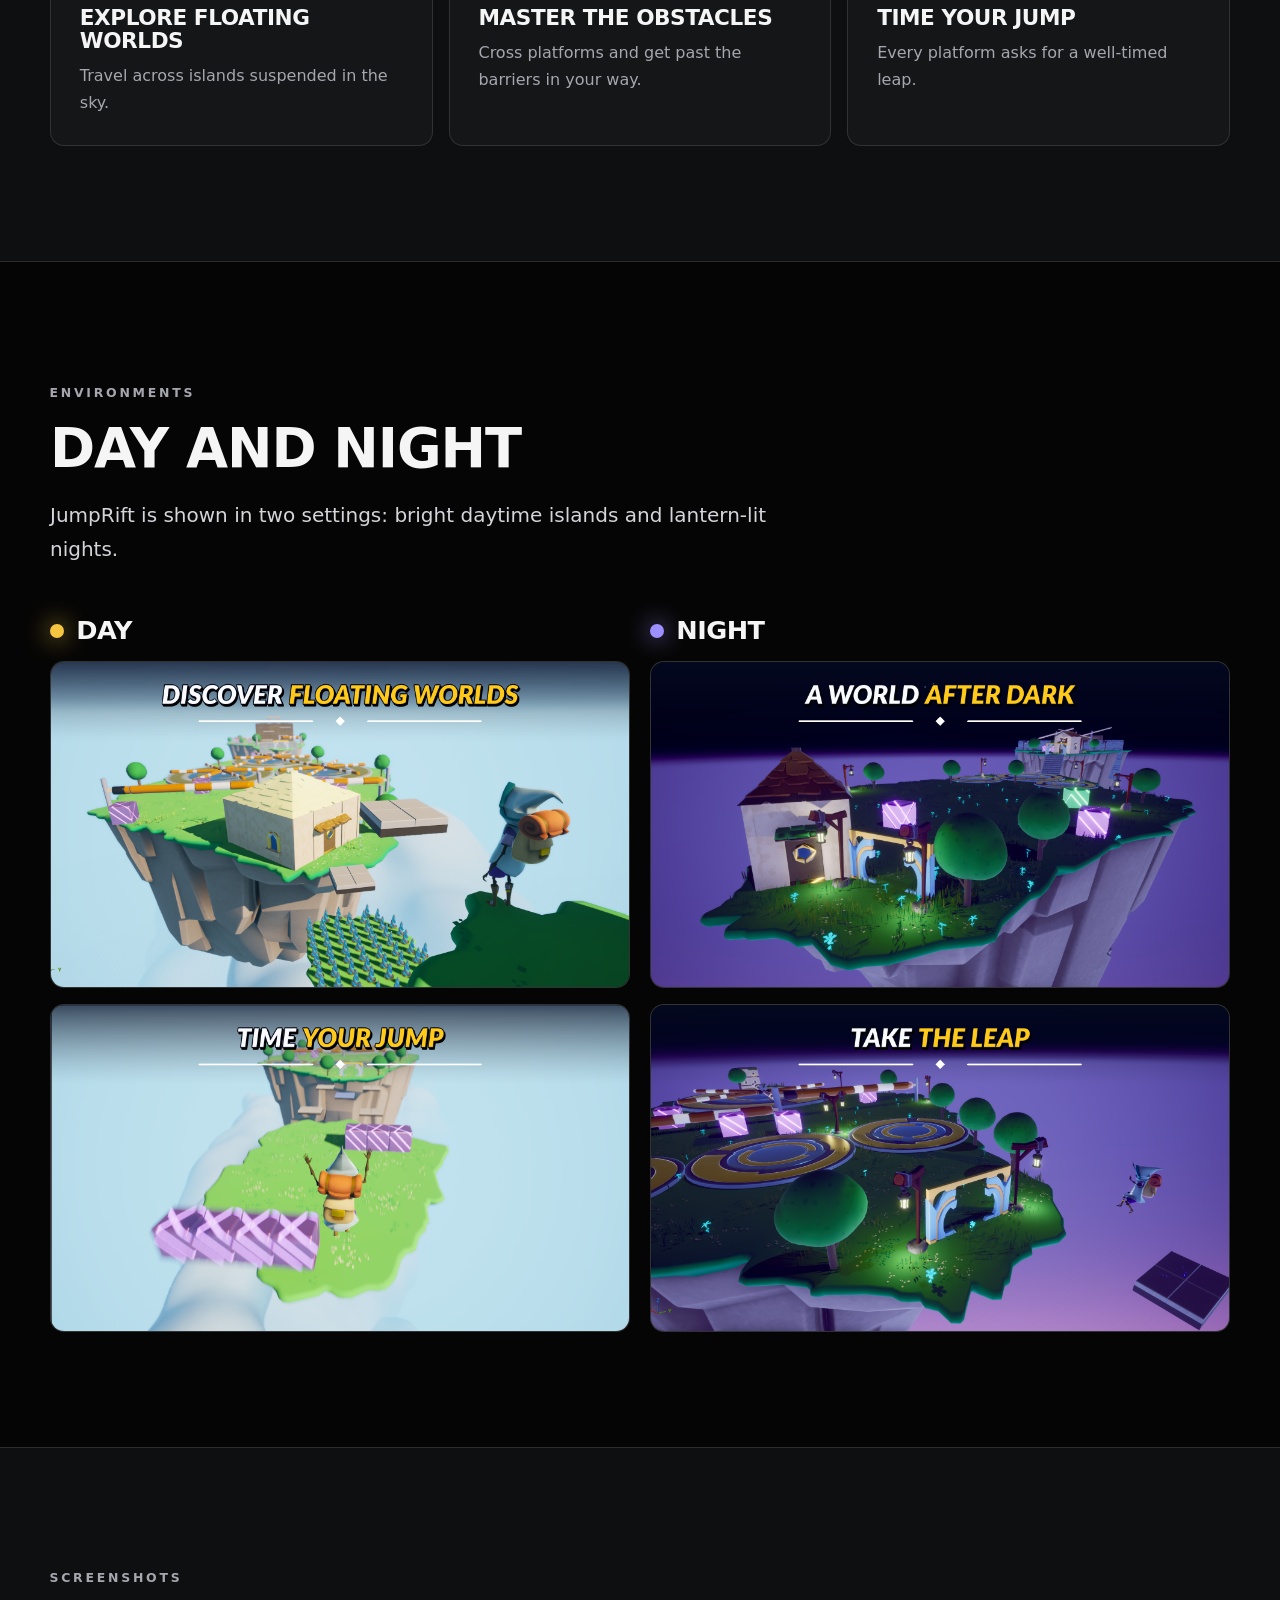
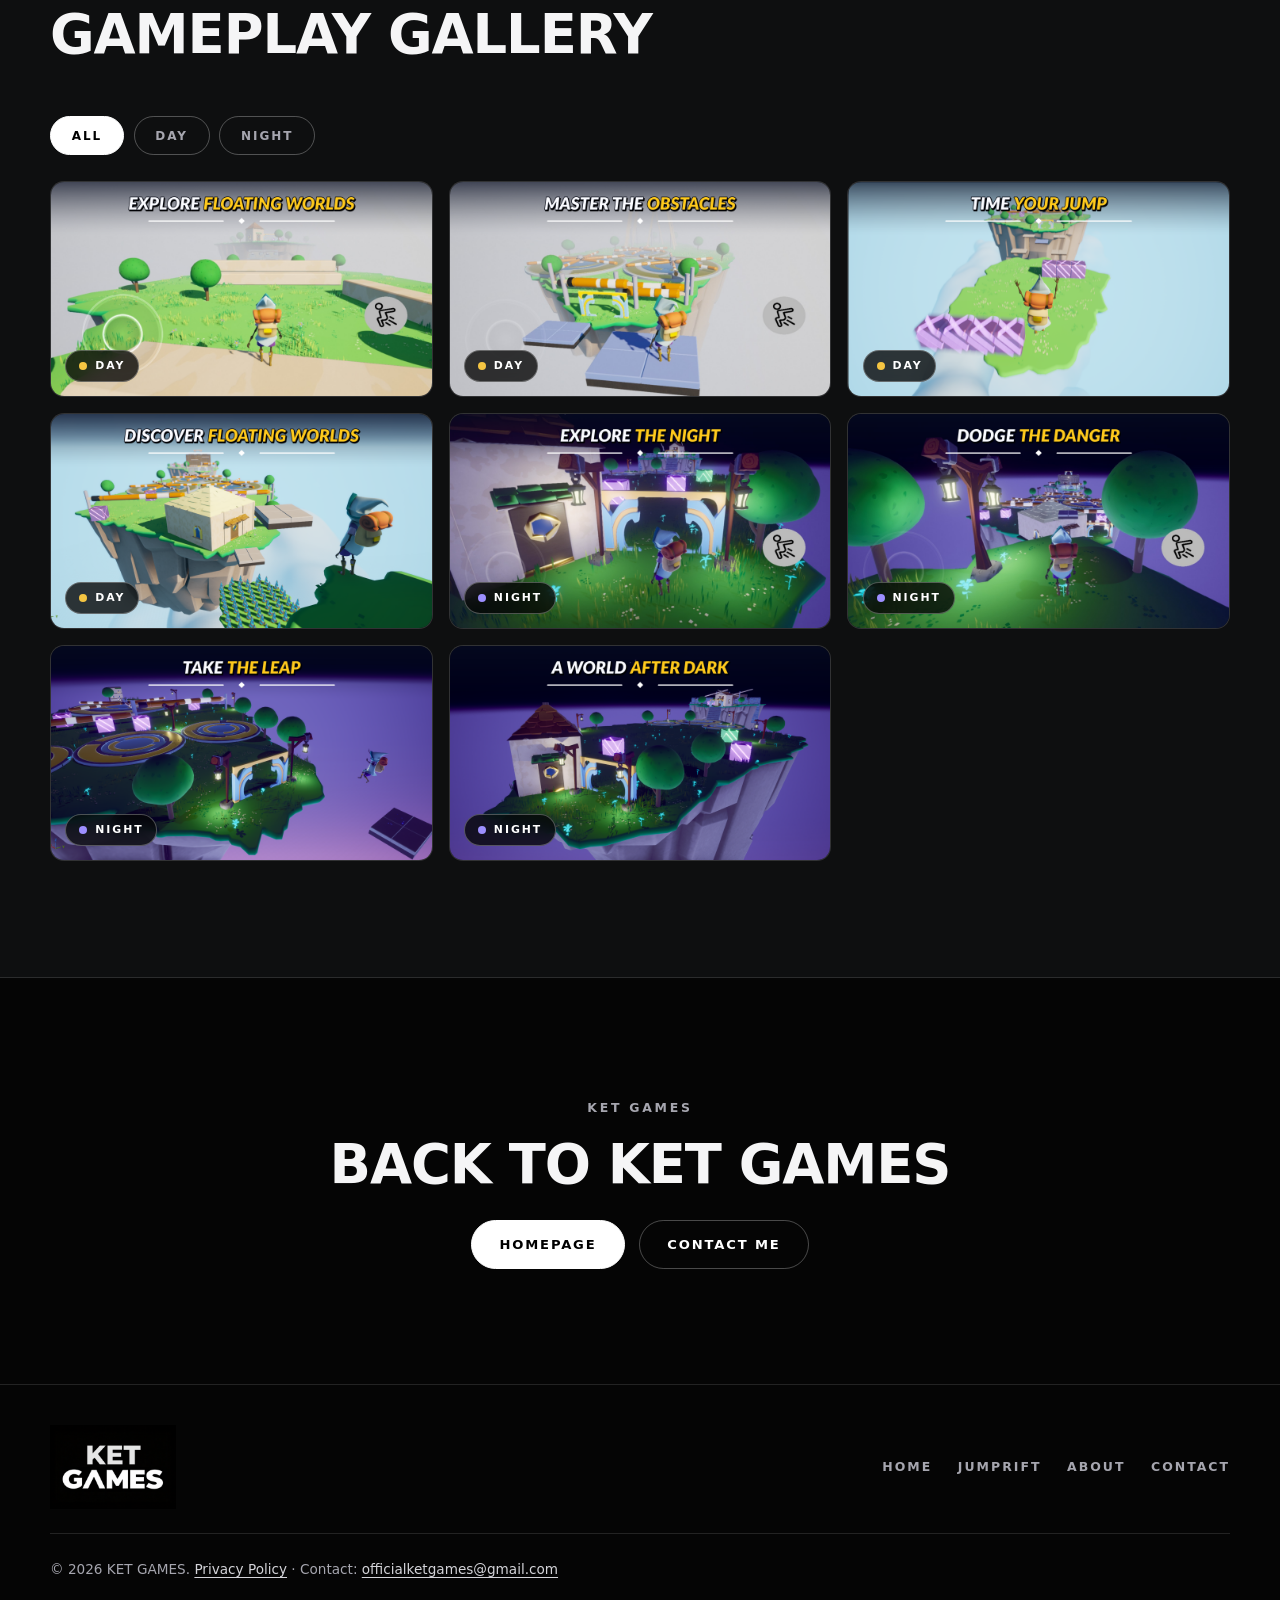
==== commit a97af96e: "Final Update" ====
--- a/games/jumprift/index.html
+++ b/games/jumprift/index.html
@@ -63,7 +63,6 @@
           </div>
           <div class="reveal">
             <p class="lead">Explore floating worlds, master the obstacles and time your jump in a 3D platformer with both day and night environments.</p>
-            <p class="status-note">Release details will be shared here once confirmed.</p>
           </div>
         </div>
 
@@ -232,7 +231,7 @@
         <a href="../../index.html#about">About</a>
         <a href="../../index.html#contact">Contact</a>
       </nav>
-      <p class="footer-legal">&copy; 2026 KET GAMES. Contact: <a href="mailto:officialketgames@gmail.com">officialketgames@gmail.com</a></p>
+      <p class="footer-legal">&copy; 2026 KET GAMES. <a href="../../privacy-policy/index.html">Privacy Policy</a> &middot; Contact: <a href="mailto:officialketgames@gmail.com">officialketgames@gmail.com</a></p>
     </div>
   </footer>
 </body>
--- a/assets/css/style.css
+++ b/assets/css/style.css
@@ -512,6 +512,27 @@
 .back-cta { text-align: center; }
 .back-cta .btn-row { justify-content: center; margin-top: 1.6rem; }
 
+/* ---------- Privacy policy / long-form text ---------- */
+.policy-page { padding: clamp(1.5rem, 4vw, 3rem) 0 clamp(4rem, 9vw, 7rem); }
+.policy-head, .policy { max-width: 800px; }
+.policy-head { margin-bottom: 2.5rem; }
+.policy-head .section-title { margin-bottom: 1rem; }
+.policy-meta { color: var(--muted); margin: 0; }
+.policy { font-size: 1.05rem; line-height: 1.8; color: #d4d4d9; }
+.policy h2 { font-size: clamp(1.4rem, 3vw, 1.9rem); text-transform: uppercase; color: var(--text); margin: 3rem 0 1rem; padding-top: 2rem; border-top: 1px solid var(--line); }
+.policy h3 { font-size: 1.15rem; color: var(--text); margin: 2rem 0 0.6rem; letter-spacing: 0; }
+.policy ul, .policy ol { padding-left: 1.4rem; margin: 0 0 1.2em; }
+.policy li { margin-bottom: 0.4rem; }
+.policy a { color: #fff; overflow-wrap: anywhere; }
+.policy a:hover { opacity: 0.75; }
+.policy code { font-family: ui-monospace, "Cascadia Code", Consolas, monospace; font-size: 0.92em; background: var(--surface-2); border: 1px solid var(--line); border-radius: 6px; padding: 0.1em 0.45em; overflow-wrap: anywhere; }
+.policy-toc { background: var(--surface); border: 1px solid var(--line); border-radius: var(--radius); padding: 1.4rem 1.6rem; margin: 2rem 0 0; }
+.policy-toc-title { font-size: 0.78rem !important; letter-spacing: 0.2em; color: var(--muted) !important; margin: 0 0 0.8rem !important; padding: 0 !important; border: 0 !important; }
+.policy-toc ol { margin: 0; }
+.policy-toc a { text-decoration: none; }
+.policy-toc a:hover { text-decoration: underline; }
+.footer-nav a[aria-current="page"] { color: #fff; }
+
 /* ---------- Reveal on scroll ---------- */
 /* Content is always visible; the entrance animation never depends on scrolling or JavaScript observers. */
 @keyframes reveal-in { from { opacity: 0; transform: translateY(14px); } to { opacity: 1; transform: none; } }
